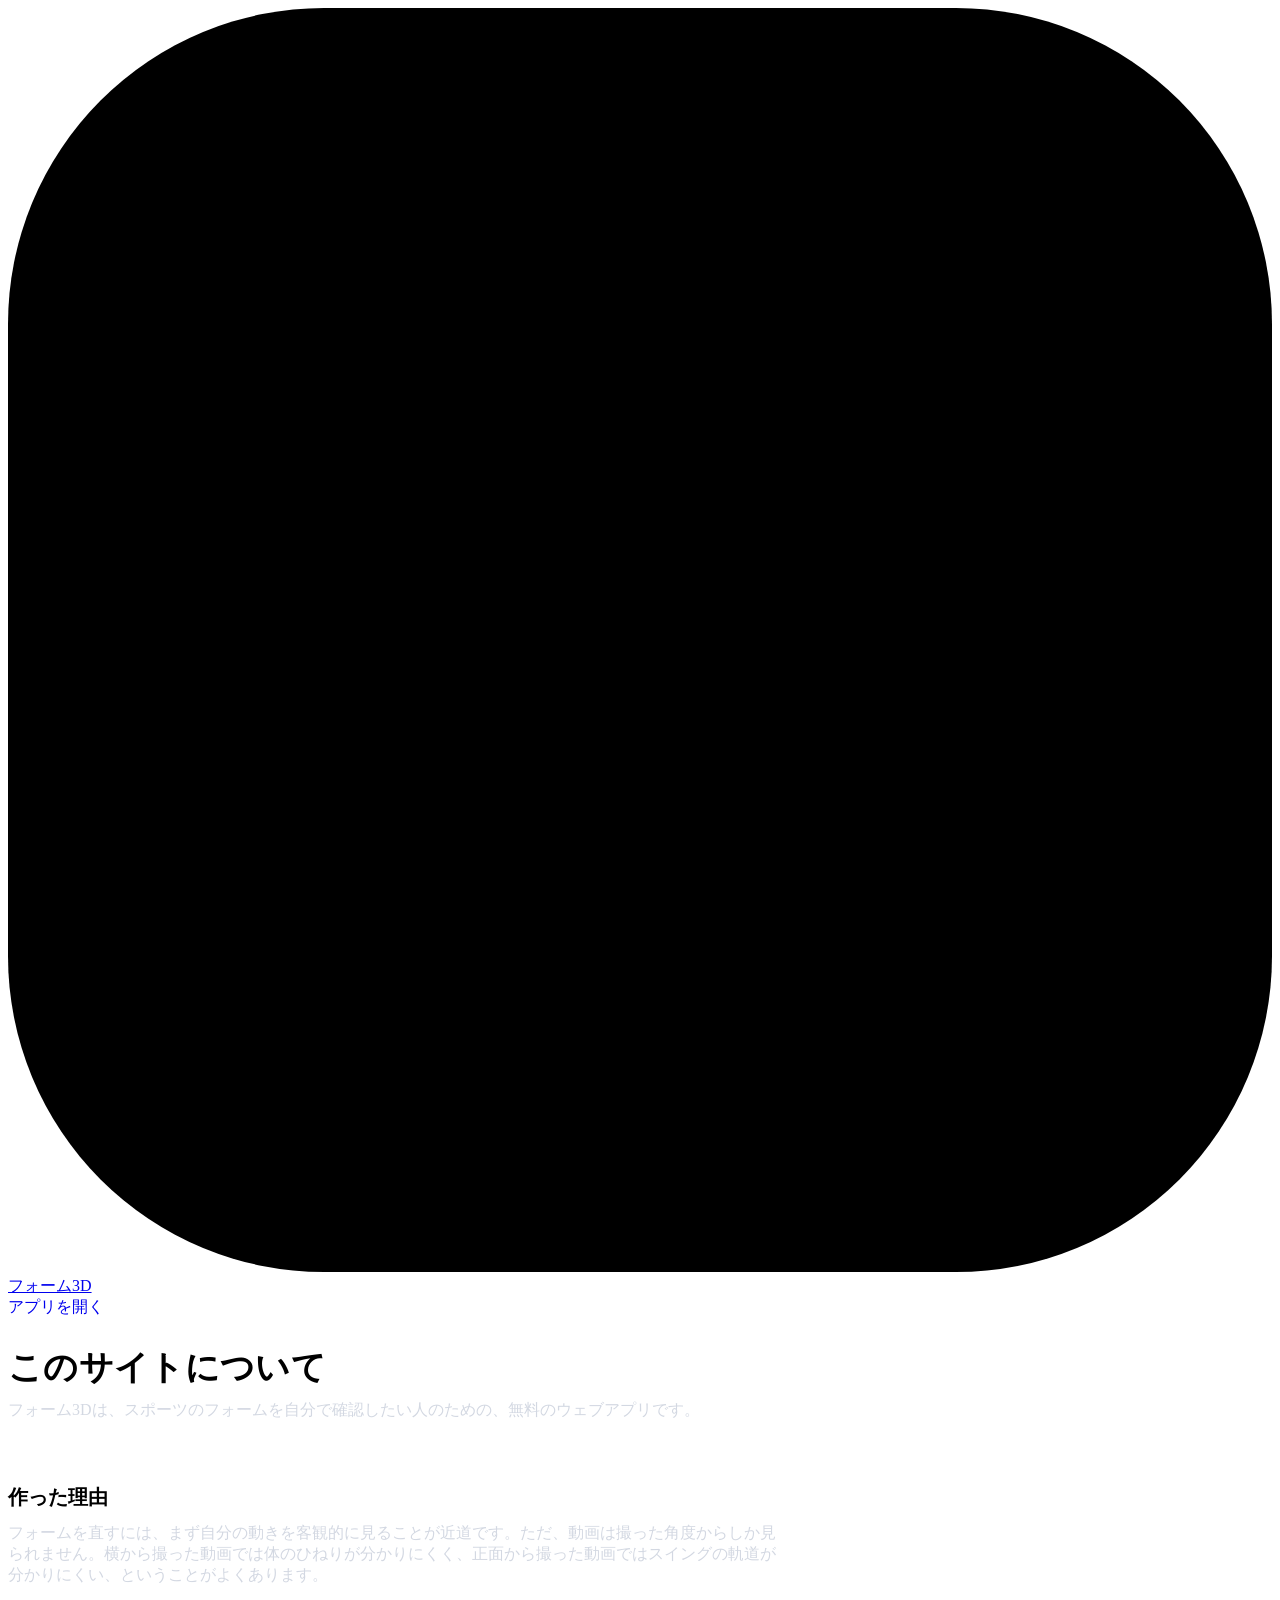
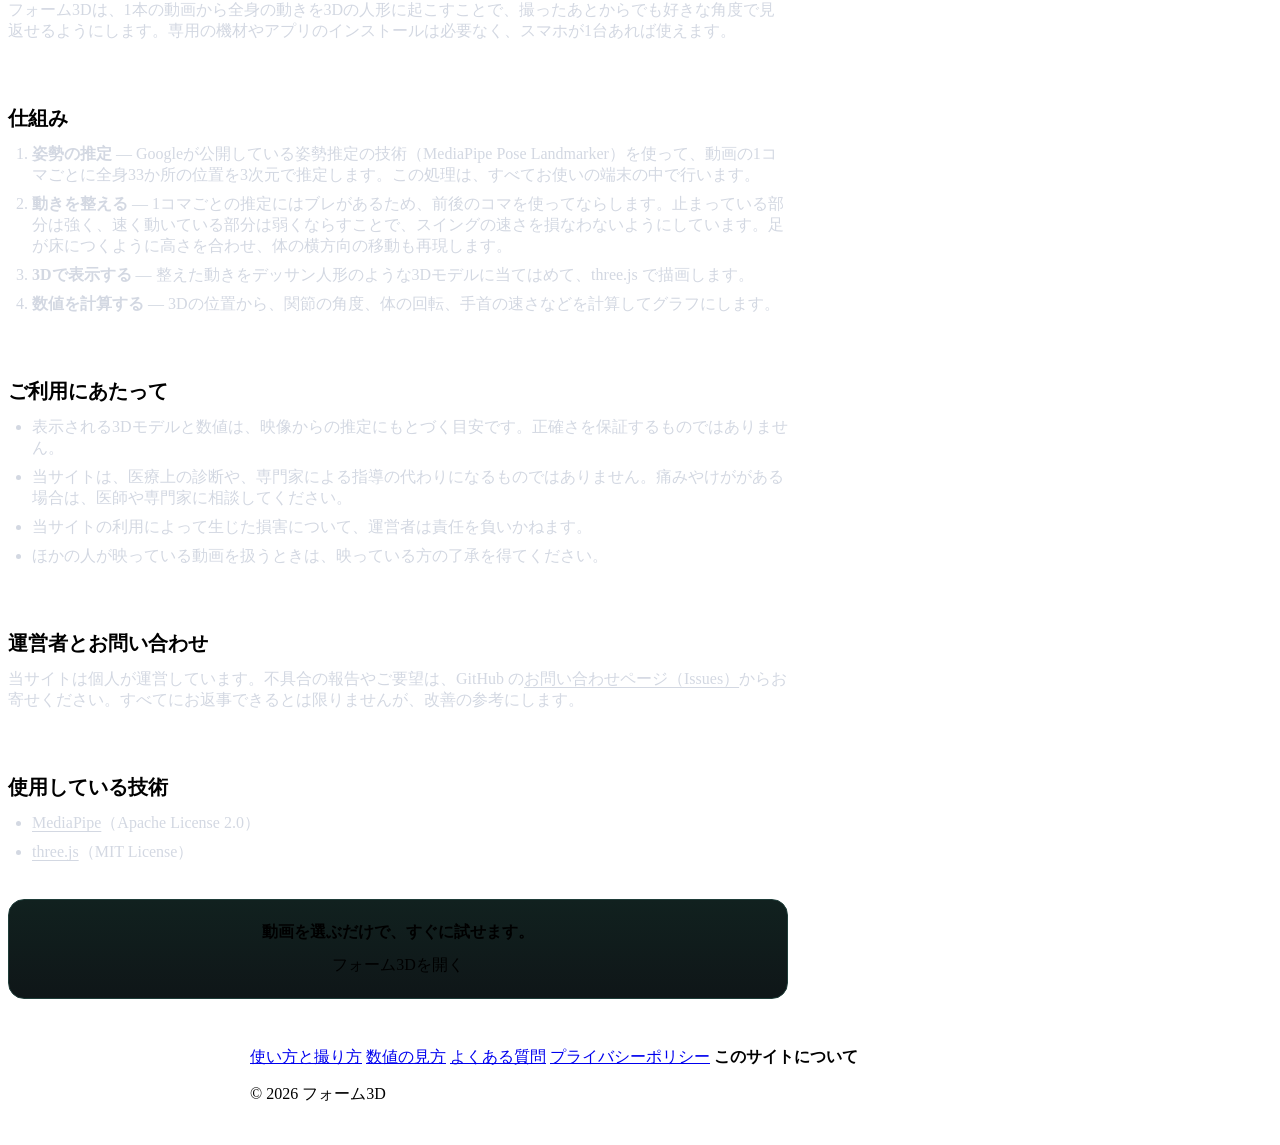
==== about.html @ 7cfa6fad "使い方・数値の見方・よくある質問・プライバシーポリシーなどの説明ページを追加 - guide.html / metrics.html / faq.html / privacy.html / about" ====
<!doctype html>
<html lang="ja">
<head>
  <meta charset="utf-8">
  <meta name="viewport" content="width=device-width, initial-scale=1, viewport-fit=cover">
  <title>このサイトについて｜フォーム3D</title>
  <meta name="description" content="フォーム3Dの目的、仕組み、利用上の注意、運営者と連絡先について。">
  <meta name="theme-color" content="#0e1014">
  <meta property="og:title" content="このサイトについて｜フォーム3D">
  <meta property="og:description" content="フォーム3Dの目的、仕組み、利用上の注意、運営者と連絡先について。">
  <meta property="og:type" content="article">
  <link rel="icon" href="icons/icon-192.png">
  <link rel="apple-touch-icon" href="icons/apple-touch-icon.png">
  <link rel="manifest" href="manifest.webmanifest">
  <link rel="stylesheet" href="css/style.css">
  <link rel="stylesheet" href="css/pages.css">
</head>
<body class="doc">
  <header class="topbar">
    <a class="brand" href="./" aria-label="フォーム3D のトップへ">
      <svg class="brand-mark" viewBox="0 0 32 32" aria-hidden="true"><rect width="32" height="32" rx="8"/><circle cx="16" cy="8" r="3"/><path d="M16 12v8m0 0-4 7m4-7 4 7M9 14l7-2 7 2"/></svg>
      <span>フォーム3D</span>
    </a>
    <div class="topbar-actions">
      <a class="btn primary small" href="./">アプリを開く</a>
    </div>
  </header>

  <main class="doc-main">
    <article>
      <h1>このサイトについて</h1>
      <p class="doc-lead">フォーム3Dは、スポーツのフォームを自分で確認したい人のための、無料のウェブアプリです。</p>

      <h2>作った理由</h2>
      <p>フォームを直すには、まず自分の動きを客観的に見ることが近道です。ただ、動画は撮った角度からしか見られません。横から撮った動画では体のひねりが分かりにくく、正面から撮った動画ではスイングの軌道が分かりにくい、ということがよくあります。</p>
      <p>フォーム3Dは、1本の動画から全身の動きを3Dの人形に起こすことで、撮ったあとからでも好きな角度で見返せるようにします。専用の機材やアプリのインストールは必要なく、スマホが1台あれば使えます。</p>

      <h2>仕組み</h2>
      <ol>
        <li><strong>姿勢の推定</strong> — Googleが公開している姿勢推定の技術（MediaPipe Pose Landmarker）を使って、動画の1コマごとに全身33か所の位置を3次元で推定します。この処理は、すべてお使いの端末の中で行います。</li>
        <li><strong>動きを整える</strong> — 1コマごとの推定にはブレがあるため、前後のコマを使ってならします。止まっている部分は強く、速く動いている部分は弱くならすことで、スイングの速さを損なわないようにしています。足が床につくように高さを合わせ、体の横方向の移動も再現します。</li>
        <li><strong>3Dで表示する</strong> — 整えた動きをデッサン人形のような3Dモデルに当てはめて、three.js で描画します。</li>
        <li><strong>数値を計算する</strong> — 3Dの位置から、関節の角度、体の回転、手首の速さなどを計算してグラフにします。</li>
      </ol>

      <h2>ご利用にあたって</h2>
      <ul>
        <li>表示される3Dモデルと数値は、映像からの推定にもとづく目安です。正確さを保証するものではありません。</li>
        <li>当サイトは、医療上の診断や、専門家による指導の代わりになるものではありません。痛みやけががある場合は、医師や専門家に相談してください。</li>
        <li>当サイトの利用によって生じた損害について、運営者は責任を負いかねます。</li>
        <li>ほかの人が映っている動画を扱うときは、映っている方の了承を得てください。</li>
      </ul>

      <h2>運営者とお問い合わせ</h2>
      <p>当サイトは個人が運営しています。不具合の報告やご要望は、GitHub の<a href="https://github.com/table-tennis-3d/table-tennis-/issues" rel="noopener">お問い合わせページ（Issues）</a>からお寄せください。すべてにお返事できるとは限りませんが、改善の参考にします。</p>

      <h2>使用している技術</h2>
      <ul>
        <li><a href="https://github.com/google-ai-edge/mediapipe" rel="noopener">MediaPipe</a>（Apache License 2.0）</li>
        <li><a href="https://github.com/mrdoob/three.js" rel="noopener">three.js</a>（MIT License）</li>
      </ul>

      <div class="doc-cta">
        <p>動画を選ぶだけで、すぐに試せます。</p>
        <a class="btn primary big" href="./">フォーム3Dを開く</a>
      </div>
    </article>
  </main>

  <footer class="site-footer">
    <nav aria-label="このサイトの案内">
      <a href="guide.html">使い方と撮り方</a>
      <a href="metrics.html">数値の見方</a>
      <a href="faq.html">よくある質問</a>
      <a href="privacy.html">プライバシーポリシー</a>
      <a href="about.html" aria-current="page">このサイトについて</a>
    </nav>
    <p>© 2026 フォーム3D</p>
  </footer>
</body>
</html>
---- css/pages.css ----
/* 説明ページ（使い方・数値の見方・よくある質問・プライバシーポリシーなど） */
.doc-main { max-width: 780px; padding-block: 28px 48px; }
.doc-main article { display: flow-root; }
.doc-main h1 { font-size: clamp(26px, 5vw, 34px); line-height: 1.3; margin: 0 0 10px; letter-spacing: .01em; text-wrap: balance; }
.doc-lead { color: var(--muted); font-size: 16px; margin: 0 0 28px; }
.doc-main h2 { font-size: 20px; line-height: 1.4; margin: 40px 0 12px; padding-top: 22px; border-top: 1px solid var(--border); text-wrap: balance; }
.doc-main h3 { font-size: 16px; margin: 24px 0 8px; color: var(--accent-strong); }
.doc-main p { margin: 0 0 14px; color: #d3d8e2; }
.doc-main ul, .doc-main ol { margin: 0 0 16px; padding-left: 24px; color: #d3d8e2; }
.doc-main li { margin-bottom: 8px; }
.doc-main li::marker { color: var(--faint); }
.doc-main strong { color: var(--text); }
.doc-main a { color: var(--accent-strong); text-underline-offset: 3px; }
.doc-main .note { margin: 18px 0; padding: 14px 16px; border-radius: 12px; background: var(--bg-elev); border: 1px solid var(--border); color: #d3d8e2; font-size: 14px; }
.doc-main .note strong { display: block; margin-bottom: 4px; }
.doc-main dl { margin: 0 0 16px; }
.doc-main dt { font-weight: 700; color: var(--text); margin-top: 18px; }
.doc-main dd { margin: 6px 0 0; color: #d3d8e2; }
.doc-table { overflow-x: auto; margin: 0 0 18px; border: 1px solid var(--border); border-radius: 12px; }
.doc-table table { width: 100%; border-collapse: collapse; font-size: 14px; min-width: 520px; }
.doc-table th, .doc-table td { padding: 10px 12px; text-align: left; vertical-align: top; border-bottom: 1px solid var(--border); }
.doc-table tr:last-child td { border-bottom: 0; }
.doc-table th { background: var(--bg-elev); color: var(--muted); font-weight: 600; white-space: nowrap; }
.doc-cta { margin: 36px 0 0; padding: 22px; border-radius: 16px; background: linear-gradient(180deg, #11211f, #0f1618); border: 1px solid #1f3d39; text-align: center; }
.doc-cta p { margin: 0 0 12px; color: var(--text); font-weight: 600; }
.doc-updated { color: var(--faint); font-size: 13px; margin-top: 32px; }
a.btn { text-decoration: none; }
.doc .site-footer { max-width: 780px; margin: 0 auto 40px; padding-left: max(16px, env(safe-area-inset-left, 0px)); padding-right: max(16px, env(safe-area-inset-right, 0px)); }
.site-footer a[aria-current="page"] { color: var(--text); text-decoration: none; font-weight: 600; }
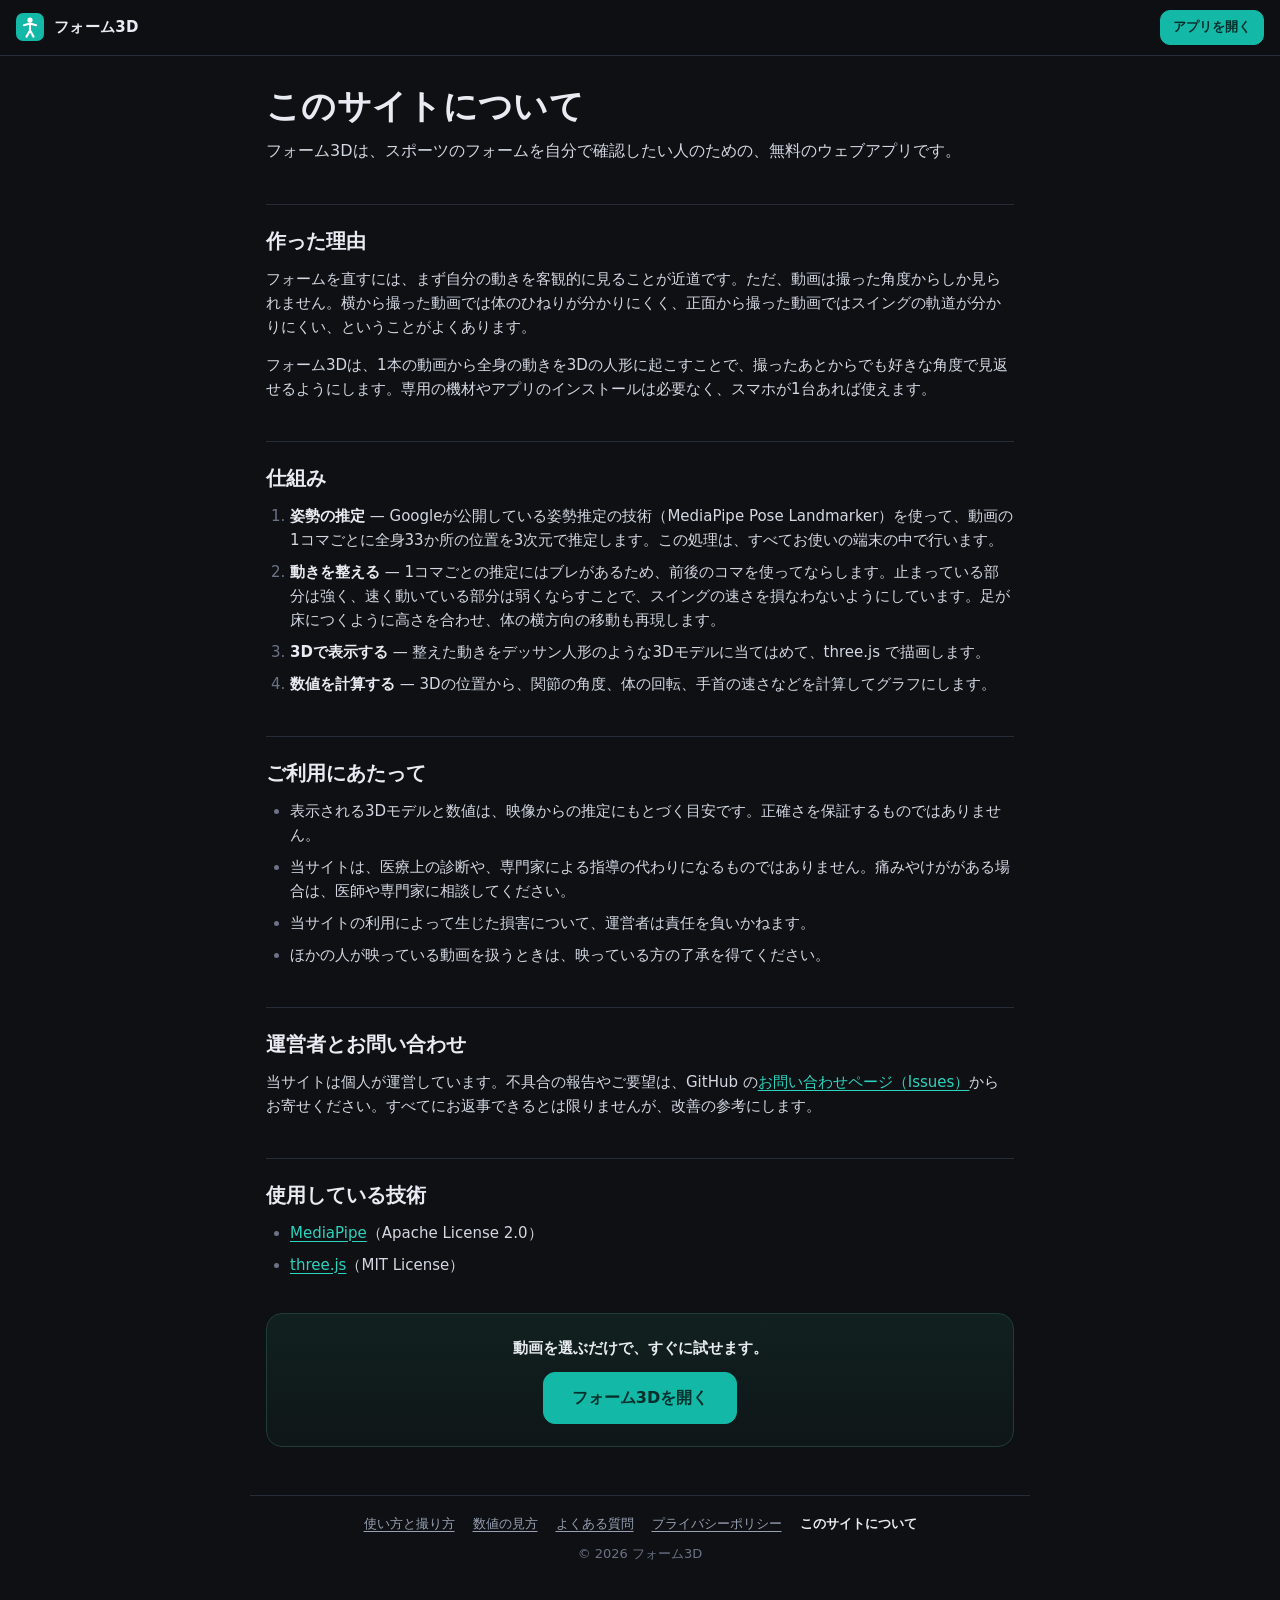
==== commit 134ac9a5: "サイトマップ・robots.txt・正規URLを追加 - 公開URLが https://table-tennis-3d.github.io/ に決まったので、sitemap.xml と robots." ====
--- a/about.html
+++ b/about.html
@@ -6,6 +6,9 @@
   <title>このサイトについて｜フォーム3D</title>
   <meta name="description" content="フォーム3Dの目的、仕組み、利用上の注意、運営者と連絡先について。">
   <meta name="theme-color" content="#0e1014">
+  <link rel="canonical" href="https://table-tennis-3d.github.io/about.html">
+  <meta property="og:url" content="https://table-tennis-3d.github.io/about.html">
+  <meta property="og:image" content="https://table-tennis-3d.github.io/icons/icon-512.png">
   <meta property="og:title" content="このサイトについて｜フォーム3D">
   <meta property="og:description" content="フォーム3Dの目的、仕組み、利用上の注意、運営者と連絡先について。">
   <meta property="og:type" content="article">
@@ -52,7 +55,7 @@
       </ul>
 
       <h2>運営者とお問い合わせ</h2>
-      <p>当サイトは個人が運営しています。不具合の報告やご要望は、GitHub の<a href="https://github.com/table-tennis-3d/table-tennis-/issues" rel="noopener">お問い合わせページ（Issues）</a>からお寄せください。すべてにお返事できるとは限りませんが、改善の参考にします。</p>
+      <p>当サイトは個人が運営しています。不具合の報告やご要望は、GitHub の<a href="https://github.com/table-tennis-3d/table-tennis-3d.github.io/issues" rel="noopener">お問い合わせページ（Issues）</a>からお寄せください。すべてにお返事できるとは限りませんが、改善の参考にします。</p>
 
       <h2>使用している技術</h2>
       <ul>
--- a/css/style.css
+++ b/css/style.css
@@ -0,0 +1,451 @@
+/* ============================================================
+   フォーム3D — スタイル
+   ============================================================ */
+:root {
+  --bg: #0e1014;
+  --bg-elev: #151820;
+  --bg-elev-2: #1c212b;
+  --bg-input: #11141a;
+  --border: #262c38;
+  --border-strong: #353d4c;
+  --text: #e8ebf1;
+  --muted: #98a1b3;
+  --faint: #6b7385;
+  --accent: #14b8a6;
+  --accent-strong: #2dd4bf;
+  --accent-ink: #042f2b;
+  --left: #4ea1ff;
+  --right: #ff8a3d;
+  --ghost: #b794f6;
+  --danger: #f87171;
+  --radius: 14px;
+  --radius-sm: 9px;
+  --shadow: 0 10px 30px rgba(0, 0, 0, .35);
+  --font: system-ui, -apple-system, "Hiragino Sans", "Hiragino Kaku Gothic ProN", "Noto Sans JP", "Yu Gothic UI", Meiryo, sans-serif;
+  --mono: ui-monospace, "SF Mono", Menlo, Consolas, monospace;
+  color-scheme: dark;
+}
+
+* { box-sizing: border-box; }
+html { -webkit-text-size-adjust: 100%; }
+body {
+  margin: 0;
+  min-height: 100vh;
+  min-height: 100dvh;
+  background: var(--bg);
+  color: var(--text);
+  font-family: var(--font);
+  font-size: 15px;
+  line-height: 1.6;
+  -webkit-font-smoothing: antialiased;
+}
+button, input, select { font: inherit; color: inherit; }
+svg { display: block; }
+[hidden] { display: none !important; }
+/* 画面上端（ノッチ部分）の帯をヘッダーと同じ色で塗る */
+body::before { content: ""; position: fixed; inset: 0 0 auto; height: env(safe-area-inset-top, 0px); z-index: 21; background: var(--bg); }
+.muted { color: var(--muted); font-weight: 400; }
+.hint { color: var(--muted); font-size: 13px; margin: 6px 0 0; }
+.footnote { color: var(--faint); font-size: 12px; margin: 10px 0 0; }
+
+/* ---------- ヘッダー ---------- */
+.topbar {
+  position: sticky; top: env(safe-area-inset-top, 0px); z-index: 20;
+  display: flex; align-items: center; justify-content: space-between;
+  gap: 12px;
+  padding: 10px max(16px, env(safe-area-inset-right)) 10px max(16px, env(safe-area-inset-left));
+  background: rgba(14, 16, 20, .86);
+  backdrop-filter: blur(10px);
+  -webkit-backdrop-filter: blur(10px);
+  border-bottom: 1px solid var(--border);
+}
+.brand { display: flex; align-items: center; gap: 10px; color: var(--text); text-decoration: none; font-weight: 700; letter-spacing: .02em; }
+.brand-mark { width: 28px; height: 28px; }
+.brand-mark rect { fill: var(--accent); }
+.brand-mark circle { fill: #fff; }
+.brand-mark path { stroke: #fff; stroke-width: 2.4; stroke-linecap: round; stroke-linejoin: round; fill: none; }
+.topbar-actions { display: flex; gap: 6px; }
+body[data-state="empty"] #btnNew { display: none; }
+
+/* ---------- ボタン類 ---------- */
+.btn {
+  display: inline-flex; align-items: center; justify-content: center; gap: 6px;
+  min-height: 40px; padding: 8px 16px;
+  border-radius: 10px;
+  border: 1px solid var(--border-strong);
+  background: var(--bg-elev-2);
+  color: var(--text);
+  font-weight: 600; font-size: 14px;
+  cursor: pointer;
+  transition: background .15s, border-color .15s, transform .05s;
+}
+.btn:hover { background: #242a36; border-color: #46506280; }
+.btn:active { transform: translateY(1px); }
+.btn:disabled { opacity: .5; cursor: not-allowed; }
+.btn.small { min-height: 34px; padding: 6px 12px; font-size: 13px; }
+.btn.ghost { background: transparent; border-color: transparent; color: var(--muted); }
+.btn.ghost:hover { background: var(--bg-elev-2); color: var(--text); }
+.btn.primary { background: var(--accent); border-color: var(--accent); color: var(--accent-ink); }
+.btn.primary:hover { background: var(--accent-strong); border-color: var(--accent-strong); }
+.btn.big { min-height: 52px; padding: 12px 28px; font-size: 16px; border-radius: 12px; }
+.btn.recording { background: #7f1d1d; border-color: var(--danger); color: #fff; }
+.link { background: none; border: 0; padding: 0; color: var(--accent-strong); font-weight: 600; cursor: pointer; text-decoration: underline; text-underline-offset: 3px; }
+.icon-btn {
+  display: inline-grid; place-items: center;
+  width: 40px; height: 40px; border-radius: 10px;
+  border: 1px solid var(--border-strong); background: var(--bg-elev-2);
+  cursor: pointer; color: var(--text);
+}
+.icon-btn:hover { background: #242a36; }
+.icon-btn svg { width: 20px; height: 20px; fill: none; stroke: currentColor; stroke-width: 2; stroke-linecap: round; stroke-linejoin: round; }
+.icon-btn.play { width: 48px; height: 48px; border-radius: 50%; background: var(--accent); border-color: var(--accent); color: var(--accent-ink); }
+.icon-btn.play:hover { background: var(--accent-strong); }
+.icon-btn.play svg { width: 22px; height: 22px; fill: currentColor; stroke-width: 2.6; }
+.icon-btn.play .i-pause { display: none; fill: none; stroke-width: 3.2; }
+body.playing .icon-btn.play .i-play { display: none; }
+body.playing .icon-btn.play .i-pause { display: block; }
+.toggle {
+  min-height: 34px; padding: 4px 12px; border-radius: 999px;
+  border: 1px solid var(--border-strong); background: transparent; color: var(--muted);
+  font-size: 13px; font-weight: 600; cursor: pointer;
+}
+.toggle[aria-pressed="true"] { background: rgba(20, 184, 166, .16); border-color: var(--accent); color: var(--accent-strong); }
+:focus-visible { outline: 2px solid var(--accent-strong); outline-offset: 2px; }
+
+select {
+  min-height: 38px; padding: 6px 32px 6px 12px;
+  border-radius: 10px; border: 1px solid var(--border-strong);
+  background: var(--bg-input) url("data:image/svg+xml,%3Csvg xmlns='http://www.w3.org/2000/svg' viewBox='0 0 24 24' fill='none' stroke='%2398a1b3' stroke-width='2'%3E%3Cpath d='m6 9 6 6 6-6'/%3E%3C/svg%3E") no-repeat right 10px center / 16px;
+  -webkit-appearance: none; appearance: none;
+  max-width: 100%;
+}
+
+/* セグメント（ラジオ / ボタン） */
+.seg { display: inline-flex; padding: 3px; gap: 2px; border-radius: 11px; background: var(--bg-input); border: 1px solid var(--border); max-width: 100%; }
+.seg label, .seg button { position: relative; }
+.seg input { position: absolute; opacity: 0; pointer-events: none; }
+.seg span, .seg button {
+  display: block; padding: 6px 14px; border-radius: 8px;
+  font-size: 13px; font-weight: 600; color: var(--muted);
+  cursor: pointer; white-space: nowrap; border: 0; background: transparent;
+  transition: background .15s, color .15s;
+}
+.seg input:checked + span, .seg button.on { background: var(--bg-elev-2); color: var(--text); box-shadow: inset 0 0 0 1px var(--border-strong); }
+.seg input:focus-visible + span { outline: 2px solid var(--accent-strong); outline-offset: 1px; }
+.seg-scroll { overflow-x: auto; scrollbar-width: none; }
+.seg-scroll::-webkit-scrollbar { display: none; }
+
+.check { display: flex; align-items: flex-start; gap: 10px; cursor: pointer; font-size: 14px; }
+.check input { width: 18px; height: 18px; margin: 2px 0 0; accent-color: var(--accent); flex: none; }
+.field { display: flex; flex-direction: column; gap: 6px; min-width: 0; }
+.field-label { font-size: 13px; font-weight: 600; color: var(--muted); }
+.row { display: flex; flex-wrap: wrap; gap: 8px; align-items: center; }
+
+/* ---------- 画面切り替え ---------- */
+main {
+  max-width: 1440px; margin: 0 auto;
+  padding-block: 0 40px;
+  padding-left: max(16px, env(safe-area-inset-left, 0px));
+  padding-right: max(16px, env(safe-area-inset-right, 0px));
+}
+.screen { display: none; }
+body[data-state="empty"] .screen-empty, body:not([data-state]) .screen-empty { display: block; }
+body:not([data-state="empty"]) .screen-work { display: flex; flex-direction: column; gap: 14px; padding-top: 14px; }
+
+/* ---------- ① トップ ---------- */
+.screen-empty { max-width: 760px; margin: 0 auto; padding-top: 28px; }
+.hero h1 { font-size: clamp(28px, 6vw, 44px); line-height: 1.25; margin: 8px 0 12px; letter-spacing: .01em; }
+.lead { color: var(--muted); font-size: 16px; margin: 0 0 24px; }
+.dropzone {
+  display: flex; flex-direction: column; align-items: center; gap: 6px;
+  padding: 36px 20px; border-radius: 20px;
+  border: 2px dashed #2f3a48; background: linear-gradient(180deg, #131821, #10141a);
+  cursor: pointer; text-align: center;
+  transition: border-color .15s, background .15s;
+}
+.dropzone:hover, .dropzone.drag { border-color: var(--accent); background: linear-gradient(180deg, #11211f, #0f1618); }
+.dz-icon { width: 44px; height: 44px; fill: none; stroke: var(--accent-strong); stroke-width: 1.8; stroke-linecap: round; stroke-linejoin: round; margin-bottom: 4px; }
+.dz-title { font-size: 20px; font-weight: 700; }
+.dz-sub { color: var(--muted); font-size: 13px; }
+.privacy { display: flex; align-items: center; justify-content: center; gap: 8px; color: var(--muted); font-size: 13px; margin: 14px 0 28px; text-align: center; }
+.privacy svg { width: 16px; height: 16px; fill: none; stroke: var(--accent-strong); stroke-width: 2; flex: none; }
+.tips { background: var(--bg-elev); border: 1px solid var(--border); border-radius: var(--radius); padding: 18px 20px; }
+.tips h2 { font-size: 16px; margin: 0 0 12px; }
+.tips ul { list-style: none; margin: 0; padding: 0; display: grid; grid-template-columns: repeat(auto-fit, minmax(200px, 1fr)); gap: 12px 20px; }
+.tips li { display: flex; flex-direction: column; font-size: 14px; }
+.tips li b { color: var(--text); }
+.tips li span { color: var(--muted); font-size: 13px; }
+.import-line { color: var(--muted); font-size: 13px; text-align: center; margin-top: 22px; }
+
+/* ---------- ステージ（3D + 動画） ---------- */
+.panel { background: var(--bg-elev); border: 1px solid var(--border); border-radius: var(--radius); }
+.stage { display: grid; gap: 14px; grid-template-columns: minmax(0, 1fr); }
+.viewer-panel { position: relative; overflow: hidden; display: none; min-height: 320px; }
+.viewer-canvas {
+  position: absolute; inset: 0;
+  background: radial-gradient(120% 90% at 50% 35%, #1e2533 0%, #131821 55%, #0c0f14 100%);
+}
+.viewer-canvas canvas { display: block; width: 100%; height: 100%; touch-action: none; }
+.viewer-toolbar { position: absolute; top: 10px; left: 10px; right: 10px; display: flex; justify-content: center; pointer-events: none; }
+.viewer-toolbar .seg { pointer-events: auto; background: rgba(12, 15, 20, .78); backdrop-filter: blur(6px); -webkit-backdrop-filter: blur(6px); }
+.viewer-legend { position: absolute; left: 12px; bottom: 10px; display: flex; gap: 12px; font-size: 12px; color: var(--muted); pointer-events: none; }
+.viewer-legend span { display: flex; align-items: center; gap: 6px; }
+.viewer-hint { position: absolute; right: 12px; bottom: 10px; margin: 0; font-size: 12px; color: var(--faint); pointer-events: none; }
+.sw { display: inline-block; width: 10px; height: 10px; border-radius: 3px; flex: none; }
+.sw-l { background: var(--left); }
+.sw-r { background: var(--right); }
+.sw-g { background: var(--ghost); }
+.ghost-legend { display: none !important; }
+body.has-ghost .ghost-legend { display: flex !important; }
+
+.video-panel { position: relative; overflow: hidden; background: #07090c; min-height: 220px; }
+.video-wrap { position: absolute; inset: 0; }
+.video-wrap video { width: 100%; height: 100%; object-fit: contain; display: block; background: #000; }
+.video-wrap canvas { position: absolute; inset: 0; width: 100%; height: 100%; pointer-events: none; }
+body.mirrored .video-wrap { transform: scaleX(-1); }
+.novideo-msg { display: none; position: absolute; inset: 0; place-items: center; color: var(--muted); font-size: 14px; padding: 20px; text-align: center; }
+body.no-video .novideo-msg { display: grid; }
+body.no-video .video-wrap { display: none; }
+
+/* 状態ごとのレイアウト */
+body[data-state="preview"] .video-panel,
+body[data-state="processing"] .video-panel { height: min(62vh, 640px); }
+body[data-state="viewer"] .viewer-panel { display: block; }
+body[data-state="viewer"] .stage { grid-template-columns: minmax(0, 1.65fr) minmax(0, 1fr); height: clamp(380px, 64vh, 780px); }
+body[data-state="viewer"].no-video .stage { grid-template-columns: minmax(0, 1fr); }
+body[data-state="viewer"].no-video .video-panel { display: none; }
+
+/* 解析中 */
+.processing {
+  display: none;
+  position: absolute; left: 12px; right: 12px; bottom: 12px;
+  padding: 14px 16px; border-radius: 12px;
+  background: rgba(12, 15, 20, .88); backdrop-filter: blur(8px); -webkit-backdrop-filter: blur(8px);
+  border: 1px solid var(--border-strong);
+  box-shadow: var(--shadow);
+}
+body[data-state="processing"] .processing { display: grid; gap: 8px; grid-template-columns: 1fr auto; align-items: center; }
+body[data-state="processing"] .video-wrap { bottom: 112px; }
+.proc-head { display: flex; align-items: center; gap: 10px; font-weight: 600; grid-column: 1 / -1; }
+.progress { height: 8px; border-radius: 99px; background: #232a36; overflow: hidden; grid-column: 1 / 2; }
+.progress .bar { height: 100%; width: 0; background: linear-gradient(90deg, var(--accent), var(--accent-strong)); border-radius: inherit; transition: width .2s; }
+.proc-meta { display: flex; gap: 14px; font-size: 12px; color: var(--muted); grid-column: 1 / 2; font-variant-numeric: tabular-nums; }
+#btnCancel { grid-column: 2; grid-row: 2 / 4; }
+.spinner { width: 16px; height: 16px; border-radius: 50%; border: 2px solid #2b3442; border-top-color: var(--accent-strong); animation: spin .8s linear infinite; flex: none; }
+@keyframes spin { to { transform: rotate(360deg); } }
+
+/* ---------- ② 解析前の設定 ---------- */
+.prep { display: none; padding: 18px; gap: 18px; grid-template-columns: minmax(0, 1fr); }
+body[data-state="preview"] .prep { display: grid; }
+.trim-bar { position: relative; height: 10px; margin: 10px 0 12px; border-radius: 99px; background: #232a36; }
+.trim-range { position: absolute; top: 0; bottom: 0; border-radius: 99px; background: rgba(20, 184, 166, .55); }
+.trim-head { position: absolute; top: -4px; width: 3px; height: 18px; margin-left: -1px; border-radius: 2px; background: #fff; }
+.trim-buttons { display: flex; flex-wrap: wrap; gap: 8px; align-items: center; }
+.prep-settings { display: grid; gap: 16px; grid-template-columns: repeat(auto-fit, minmax(220px, 1fr)); align-items: start; }
+.prep-actions { display: flex; flex-direction: column; align-items: center; gap: 4px; }
+.prep-actions .hint { text-align: center; }
+
+@media (min-width: 1100px) {
+  body[data-state="preview"] .screen-work { display: grid; grid-template-columns: minmax(0, 1fr) 380px; align-items: start; }
+  body[data-state="preview"] .prep { grid-template-columns: minmax(0, 1fr); }
+  body[data-state="preview"] .prep-settings { grid-template-columns: minmax(0, 1fr); gap: 14px; }
+  body[data-state="preview"] .video-panel { height: min(72vh, 760px); }
+}
+
+/* ---------- ③ 再生コントロール ---------- */
+.transport { display: none; align-items: center; gap: 14px; padding: 10px 14px; }
+body[data-state="viewer"] .transport { display: flex; }
+.transport-buttons { display: flex; align-items: center; gap: 8px; flex: none; }
+.transport-right { display: flex; align-items: center; gap: 8px; flex: none; }
+.time { font-family: var(--mono); font-size: 13px; color: var(--muted); min-width: 92px; text-align: right; font-variant-numeric: tabular-nums; }
+.timeline { position: relative; flex: 1; min-width: 0; height: 36px; }
+.timeline-track { position: absolute; left: 0; right: 0; top: 50%; height: 6px; margin-top: -3px; border-radius: 99px; background: #232a36; overflow: hidden; }
+.timeline-track .gap { position: absolute; top: 0; bottom: 0; background: repeating-linear-gradient(45deg, #5b2a2a 0 4px, #3a1f1f 4px 8px); }
+.timeline-marks { position: absolute; inset: 0; pointer-events: none; }
+.timeline-marks .mark { position: absolute; top: 4px; width: 2px; height: 28px; margin-left: -1px; border-radius: 2px; background: var(--accent-strong); opacity: .9; }
+.timeline input[type="range"] { position: absolute; inset: 0; width: 100%; height: 100%; margin: 0; background: transparent; -webkit-appearance: none; appearance: none; cursor: pointer; }
+.timeline input[type="range"]::-webkit-slider-runnable-track { height: 36px; background: transparent; }
+.timeline input[type="range"]::-moz-range-track { height: 36px; background: transparent; }
+.timeline input[type="range"]::-webkit-slider-thumb { -webkit-appearance: none; width: 16px; height: 16px; margin-top: 10px; border-radius: 50%; background: #fff; border: 3px solid var(--accent); box-shadow: 0 1px 6px rgba(0, 0, 0, .5); }
+.timeline input[type="range"]::-moz-range-thumb { width: 12px; height: 12px; border-radius: 50%; background: #fff; border: 3px solid var(--accent); }
+
+/* ---------- ④ 分析 ---------- */
+.dash { display: none; gap: 14px; grid-template-columns: repeat(12, minmax(0, 1fr)); }
+body[data-state="viewer"] .dash { display: grid; }
+.card { background: var(--bg-elev); border: 1px solid var(--border); border-radius: var(--radius); padding: 16px 18px; min-width: 0; }
+.card-head { display: flex; align-items: baseline; justify-content: space-between; gap: 10px; flex-wrap: wrap; margin-bottom: 12px; }
+.card-head h2 { font-size: 15px; margin: 0; }
+.card-head .muted { font-size: 12px; }
+.card-metrics { grid-column: span 7; }
+.card-swings { grid-column: span 5; }
+.card-charts { grid-column: span 12; }
+.card-settings { grid-column: span 5; }
+.card-compare { grid-column: span 4; }
+.card-export { grid-column: span 3; }
+
+.metric-grid { display: grid; grid-template-columns: repeat(auto-fill, minmax(150px, 1fr)); gap: 8px; }
+.metric {
+  padding: 10px 12px; border-radius: 10px; background: var(--bg-elev-2); border: 1px solid var(--border);
+  display: flex; flex-direction: column; gap: 2px; min-width: 0;
+}
+.metric .m-label { font-size: 12px; color: var(--muted); display: flex; align-items: center; gap: 6px; white-space: nowrap; overflow: hidden; text-overflow: ellipsis; }
+.metric .m-value { font-size: 22px; font-weight: 700; font-variant-numeric: tabular-nums; letter-spacing: .01em; line-height: 1.2; }
+.metric .m-value small { font-size: 13px; font-weight: 600; color: var(--muted); margin-left: 2px; }
+.metric.dominant { border-color: #3b4a5c; background: linear-gradient(180deg, #1f2733, #1b212b); }
+.metric .m-sub { font-size: 11px; color: var(--faint); }
+
+.swing-list { display: flex; flex-wrap: wrap; gap: 8px; margin-bottom: 12px; }
+.swing-chip {
+  display: flex; flex-direction: column; align-items: flex-start; gap: 0;
+  padding: 8px 12px; border-radius: 10px; border: 1px solid var(--border-strong); background: var(--bg-elev-2);
+  cursor: pointer; text-align: left;
+}
+.swing-chip:hover { border-color: var(--accent); }
+.swing-chip b { font-size: 13px; }
+.swing-chip span { font-size: 12px; color: var(--muted); font-variant-numeric: tabular-nums; }
+.swing-empty { color: var(--muted); font-size: 13px; margin: 0; }
+.summary { display: grid; grid-template-columns: auto 1fr; gap: 6px 14px; margin: 0; font-size: 13px; }
+.summary dt { color: var(--muted); }
+.summary dd { margin: 0; font-variant-numeric: tabular-nums; }
+.summary dd button { margin-left: 8px; font-size: 12px; }
+
+.chips { display: flex; flex-wrap: wrap; gap: 6px; margin-bottom: 12px; }
+.chip {
+  padding: 5px 12px; border-radius: 999px; border: 1px solid var(--border-strong); background: transparent;
+  color: var(--muted); font-size: 13px; font-weight: 600; cursor: pointer;
+}
+.chip[aria-pressed="true"] { background: rgba(20, 184, 166, .16); border-color: var(--accent); color: var(--accent-strong); }
+.charts { display: grid; grid-template-columns: repeat(auto-fit, minmax(320px, 1fr)); gap: 12px; }
+.chart { border: 1px solid var(--border); border-radius: 10px; background: var(--bg-input); padding: 8px 10px 4px; min-width: 0; }
+.chart-head { display: flex; flex-direction: column; gap: 2px; }
+.chart-title { font-size: 13px; font-weight: 700; white-space: nowrap; overflow: hidden; text-overflow: ellipsis; }
+.chart-sub { font-size: 11px; color: var(--faint); font-weight: 400; }
+.chart-legend { display: flex; flex-wrap: wrap; gap: 2px 10px; min-height: 17px; font-size: 11px; color: var(--muted); }
+.chart-legend span { display: flex; align-items: center; gap: 4px; }
+.chart-legend i { width: 12px; height: 3px; border-radius: 2px; display: inline-block; }
+.chart canvas { width: 100%; height: 150px; display: block; cursor: crosshair; touch-action: pan-y; }
+
+.settings-grid { display: grid; grid-template-columns: repeat(auto-fit, minmax(190px, 1fr)); gap: 14px 18px; }
+.compare-active { display: none; flex-direction: column; gap: 12px; }
+body.has-ghost .compare-active { display: flex; }
+body.has-ghost .compare-empty { display: none; }
+.compare-empty p { margin: 0 0 12px; color: var(--muted); font-size: 13px; }
+.compare-name { display: flex; align-items: center; gap: 8px; font-weight: 600; font-size: 14px; overflow: hidden; }
+.compare-name span { overflow: hidden; text-overflow: ellipsis; white-space: nowrap; }
+input[type="range"] { accent-color: var(--accent); width: 100%; }
+.card-export .row .btn { flex: 1 1 auto; }
+
+/* ---------- ダイアログ・トースト ---------- */
+dialog {
+  width: min(640px, calc(100vw - 32px)); max-height: calc(100vh - 48px);
+  padding: 0; border: 1px solid var(--border-strong); border-radius: 18px;
+  background: var(--bg-elev); color: var(--text); box-shadow: var(--shadow);
+}
+dialog::backdrop { background: rgba(0, 0, 0, .6); }
+.dialog-inner { padding: 18px 22px 22px; }
+.dialog-head { display: flex; justify-content: space-between; align-items: center; margin-bottom: 6px; }
+.dialog-head h2 { margin: 0; font-size: 18px; }
+dialog h3 { font-size: 14px; margin: 18px 0 6px; }
+dialog p { margin: 0; color: var(--muted); font-size: 14px; }
+.steps { margin: 8px 0 0; padding-left: 22px; display: grid; gap: 8px; font-size: 14px; color: var(--muted); }
+.steps b { color: var(--text); margin-right: 6px; }
+.caveats { margin: 0; padding-left: 20px; display: grid; gap: 6px; font-size: 13px; color: var(--muted); }
+.caveats b { color: var(--text); }
+
+.toast {
+  position: fixed; left: 50%; bottom: max(20px, env(safe-area-inset-bottom)); z-index: 50;
+  transform: translate(-50%, 20px); opacity: 0; pointer-events: none;
+  max-width: min(560px, calc(100vw - 32px));
+  padding: 12px 16px; border-radius: 12px;
+  background: #222a36; border: 1px solid var(--border-strong); box-shadow: var(--shadow);
+  font-size: 14px; transition: opacity .2s, transform .2s;
+}
+.toast.show { opacity: 1; transform: translate(-50%, 0); }
+.toast.error { background: #3a1d1f; border-color: #7f2d33; }
+
+/* ---------- レスポンシブ ---------- */
+@media (max-width: 1100px) {
+  .card-metrics, .card-swings { grid-column: span 12; }
+  .card-settings { grid-column: span 12; }
+  .card-compare, .card-export { grid-column: span 6; }
+}
+@media (max-width: 860px) {
+  main { padding-block: 0 32px; }
+  /* スマホ: 元動画は3D画面の右下に小窓で重ねる（タップで拡大） */
+  body[data-state="viewer"] .stage { display: block; position: relative; height: auto; }
+  body[data-state="viewer"] .viewer-panel { height: min(68vh, 620px); min-height: 320px; }
+  body[data-state="viewer"] .video-panel {
+    position: absolute; z-index: 4; right: 10px; bottom: 34px;
+    width: 34%; height: auto; min-height: 0; max-height: 52%;
+    aspect-ratio: var(--video-ar, 9 / 16);
+    border-radius: 10px; border-color: var(--border-strong);
+    box-shadow: 0 8px 24px rgba(0, 0, 0, .55);
+    cursor: zoom-in; transition: width .2s;
+  }
+  body[data-state="viewer"] .video-panel.landscape { width: 52%; }
+  body[data-state="viewer"] .video-panel.pip-large { width: 72%; max-height: 82%; cursor: zoom-out; }
+  body[data-state="viewer"] .video-panel.landscape.pip-large { width: calc(100% - 20px); }
+  body[data-state="preview"] .video-panel, body[data-state="processing"] .video-panel { height: min(52vh, 520px); }
+  .transport { flex-wrap: wrap; gap: 8px 10px; position: sticky; bottom: calc(8px + env(safe-area-inset-bottom, 0px)); z-index: 10; box-shadow: var(--shadow); }
+  .timeline { order: 3; flex-basis: 100%; }
+  .transport-right { margin-left: auto; }
+  .card-compare, .card-export { grid-column: span 12; }
+  .charts { grid-template-columns: minmax(0, 1fr); }
+  .viewer-hint { display: none; }
+  .viewer-toolbar { justify-content: flex-start; }
+}
+@media (max-width: 420px) {
+  .seg span, .seg button { padding: 6px 10px; }
+  .time { min-width: 0; }
+  .metric .m-value { font-size: 19px; }
+  .metric-grid { grid-template-columns: repeat(2, minmax(0, 1fr)); }
+}
+@media (prefers-reduced-motion: reduce) {
+  * { transition: none !important; animation-duration: 0s !important; }
+}
+
+/* ============================================================
+   追加: カメラ撮影・履歴・人物の範囲・スイングのループ・フッター
+   ============================================================ */
+.pick-alt { display: none; justify-content: center; margin-top: 12px; }
+.pick-alt .btn svg { width: 18px; height: 18px; fill: none; stroke: currentColor; stroke-width: 2; stroke-linecap: round; stroke-linejoin: round; }
+@media (pointer: coarse) { .pick-alt { display: flex; } }
+
+.history { margin: 0 0 22px; padding: 16px 18px; border-radius: var(--radius); background: var(--bg-elev); border: 1px solid var(--border); }
+.history-head { display: flex; align-items: baseline; justify-content: space-between; gap: 10px; margin-bottom: 10px; }
+.history-head h2 { font-size: 16px; margin: 0; }
+.history-head .muted { font-size: 12px; }
+.history-list { list-style: none; margin: 0; padding: 0; display: grid; gap: 10px; }
+.history-item { display: flex; gap: 12px; align-items: stretch; padding: 8px; border-radius: 12px; background: var(--bg-elev-2); border: 1px solid var(--border); min-width: 0; }
+.history-thumb { flex: none; width: 84px; height: 84px; padding: 0; border-radius: 9px; border: 1px solid var(--border-strong); background: #07090c; overflow: hidden; cursor: pointer; }
+.history-thumb img { width: 100%; height: 100%; object-fit: cover; display: block; }
+.history-info { flex: 1; min-width: 0; display: flex; flex-direction: column; gap: 3px; justify-content: center; }
+.history-name { font-weight: 700; font-size: 14px; overflow: hidden; text-overflow: ellipsis; white-space: nowrap; }
+.history-meta { font-size: 12px; color: var(--muted); font-variant-numeric: tabular-nums; }
+.history-actions { display: flex; flex-wrap: wrap; align-items: center; gap: 6px 14px; margin-top: 4px; }
+.history-actions .link { font-size: 13px; }
+.history-rename { width: 100%; min-height: 34px; padding: 4px 10px; border-radius: 8px; border: 1px solid var(--accent); background: var(--bg-input); font-size: 14px; }
+.history-foot { display: flex; flex-wrap: wrap; align-items: center; justify-content: space-between; gap: 10px 16px; margin-top: 12px; font-size: 13px; }
+.history-foot .check { font-size: 13px; color: var(--muted); }
+.link.danger { color: #fca5a5; }
+#pickDialog .history-list { margin-top: 10px; }
+
+.crop-row { margin-top: 16px; padding-top: 14px; border-top: 1px solid var(--border); }
+.crop-row .trim-buttons { margin-top: 8px; }
+.btn[aria-pressed="true"] { background: rgba(20, 184, 166, .16); border-color: var(--accent); color: var(--accent-strong); }
+body.cropping .video-wrap canvas { pointer-events: auto; cursor: crosshair; touch-action: none; }
+body.cropping .video-panel { outline: 2px solid var(--accent); outline-offset: 2px; }
+
+.swing-chip[aria-pressed="true"] { border-color: var(--accent); background: rgba(20, 184, 166, .16); }
+.swing-chip[aria-pressed="true"] b { color: var(--accent-strong); }
+.swing-hint { margin: -4px 0 12px; }
+.timeline-track .loop { position: absolute; top: 0; bottom: 0; background: rgba(45, 212, 191, .45); }
+
+.toast.has-action { pointer-events: auto; display: flex; align-items: center; gap: 12px; }
+.toast.has-action:not(.show) { pointer-events: none; }
+
+.site-footer { margin-top: 34px; padding-top: 18px; border-top: 1px solid var(--border); text-align: center; color: var(--faint); font-size: 13px; }
+.site-footer nav { display: flex; flex-wrap: wrap; justify-content: center; gap: 8px 18px; margin-bottom: 10px; }
+.site-footer a { color: var(--muted); text-decoration: underline; text-underline-offset: 3px; }
+.site-footer a:hover { color: var(--text); }
+.site-footer p { margin: 0; }
